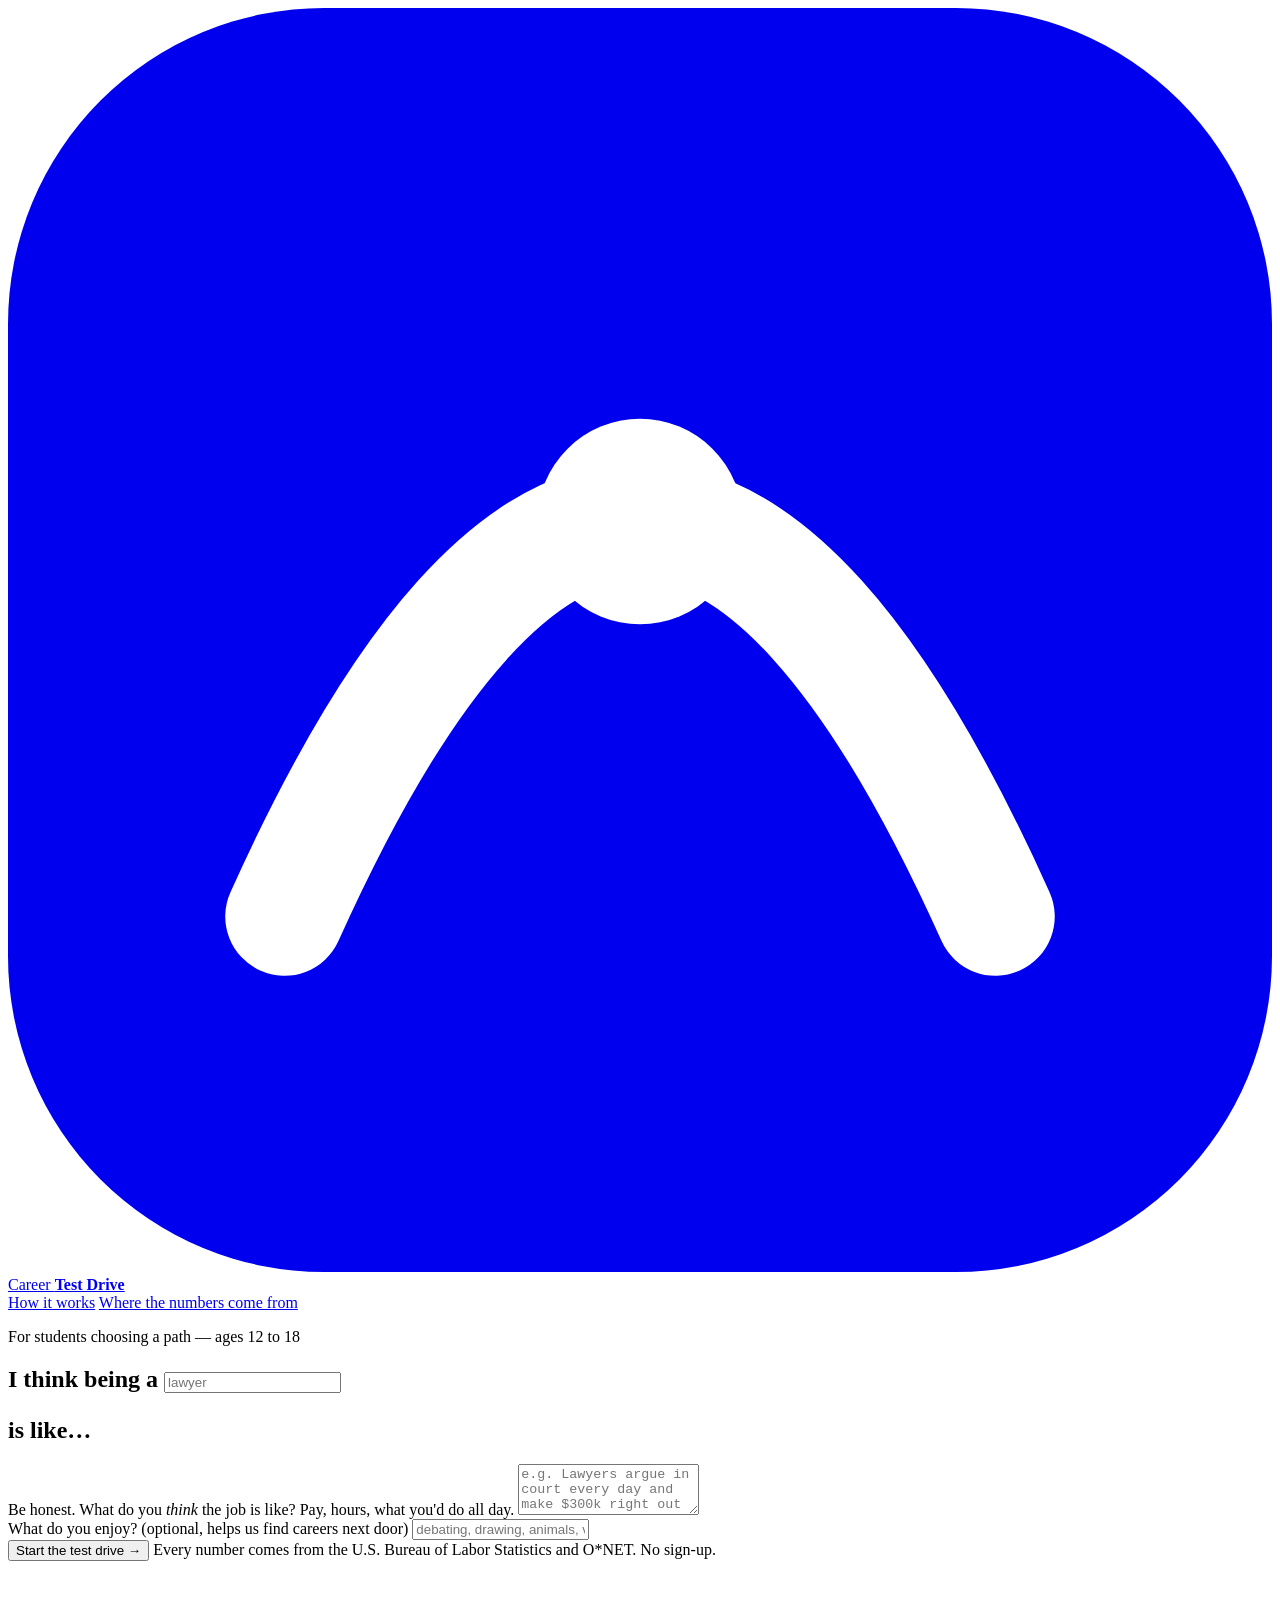
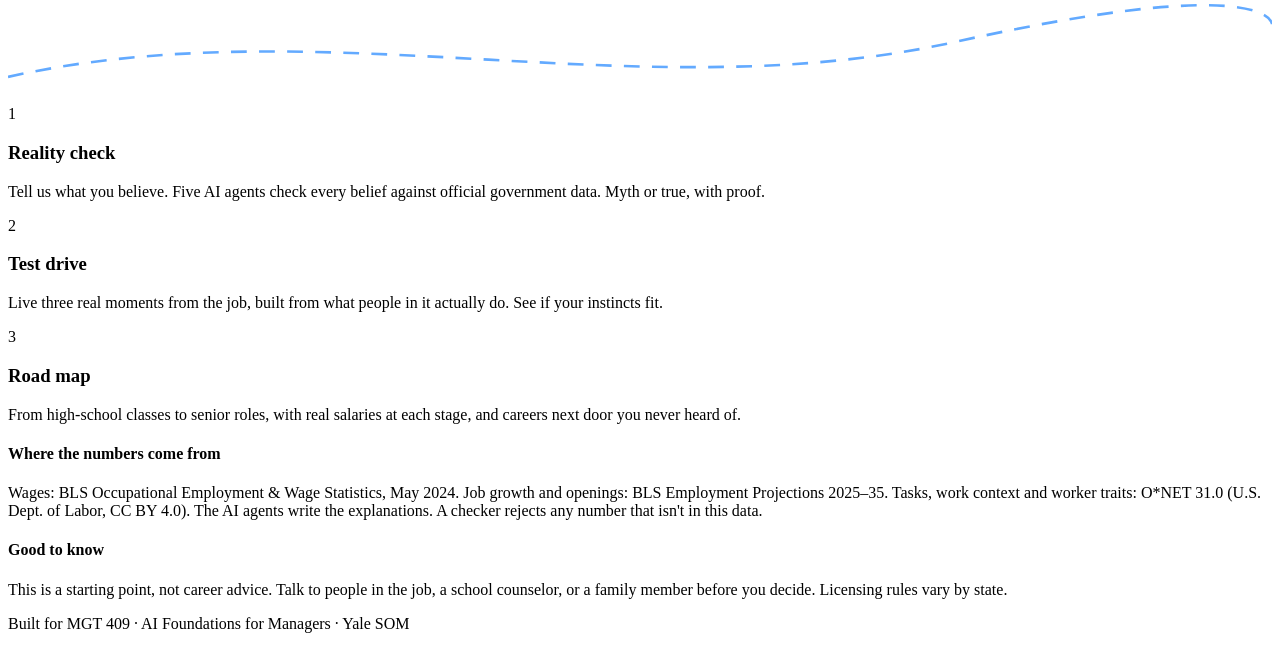
==== frontend/index.html @ 724bc753 "Career Test Drive: multi-agent career myth-buster for students Co-Authored-By: Claude Opus 5.5 <nore" ====
<!doctype html>
<html lang="en">
<head>
  <meta charset="utf-8" />
  <meta name="viewport" content="width=device-width, initial-scale=1" />
  <title>Career Test Drive</title>
  <link rel="preconnect" href="https://fonts.googleapis.com" />
  <link rel="preconnect" href="https://fonts.gstatic.com" crossorigin />
  <link href="https://fonts.googleapis.com/css2?family=Fraunces:opsz,wght@9..144,500;9..144,700;9..144,900&family=Inter:wght@400;500;600;700&family=Caveat:wght@600&display=swap" rel="stylesheet" />
  <link rel="stylesheet" href="/static/styles.css" />
  <link rel="icon" href="data:image/svg+xml,<svg xmlns='http://www.w3.org/2000/svg' viewBox='0 0 32 32'><rect rx='8' width='32' height='32' fill='%2300356B'/><path d='M8 22 Q16 4 24 22' stroke='white' stroke-width='3' fill='none' stroke-linecap='round'/></svg>" />
</head>
<body>
  <header class="topbar">
    <a class="brand" href="/" aria-label="Career Test Drive home">
      <svg viewBox="0 0 32 32" aria-hidden="true"><rect rx="8" width="32" height="32" fill="currentColor"/><path d="M7 23 Q16 3 25 23" stroke="#fff" stroke-width="3" fill="none" stroke-linecap="round"/><circle cx="16" cy="13" r="2.6" fill="#fff"/></svg>
      <span>Career <b>Test Drive</b></span>
    </a>
    <nav class="toplinks">
      <a href="#how">How it works</a>
      <a href="#sources">Where the numbers come from</a>
    </nav>
  </header>

  <!-- ============ HERO / INPUT ============ -->
  <section id="hero" class="hero">
    <div class="hero-inner">
      <p class="eyebrow">For students choosing a path — ages 12 to 18</p>
      <h1 class="madlib">
        I think being a
        <span class="career-slot">
          <input id="career" autocomplete="off" spellcheck="false" placeholder="lawyer" aria-label="Career you're curious about" />
          <ul id="suggest" class="suggest" role="listbox"></ul>
        </span>
        is like…
      </h1>

      <div class="belief-box">
        <label for="beliefs">Be honest. What do you <em>think</em> the job is like? Pay, hours, what you'd do all day.</label>
        <textarea id="beliefs" rows="3" maxlength="700" placeholder="e.g. Lawyers argue in court every day and make $300k right out of school. You have to be good at math."></textarea>
        <div class="chips" id="belief-chips" aria-label="Example beliefs"></div>
        <label for="likes" class="small">What do you enjoy? <span>(optional, helps us find careers next door)</span></label>
        <input id="likes" maxlength="200" placeholder="debating, drawing, animals, video games, helping people…" />
      </div>

      <div class="cta-row">
        <button id="go" class="btn-primary">Start the test drive <span aria-hidden="true">→</span></button>
        <span class="trust">Every number comes from the U.S. Bureau of Labor Statistics and O*NET. No sign-up.</span>
      </div>
      <p id="hero-error" class="hero-error" role="alert" hidden></p>
    </div>
    <div class="hero-road" aria-hidden="true">
      <svg viewBox="0 0 1440 160" preserveAspectRatio="none"><path d="M0 120 C 360 40, 720 160, 1080 80 S 1440 60 1440 60 L1440 160 L0 160Z" fill="#fff"/><path d="M0 132 C 360 52, 720 172, 1080 92 S 1440 72 1440 72" stroke="#63AAFF" stroke-width="3" stroke-dasharray="18 14" fill="none"/></svg>
    </div>
  </section>

  <!-- ============ HOW IT WORKS (landing only) ============ -->
  <section id="how" class="how">
    <div class="how-grid">
      <div class="how-card"><span class="num">1</span><h3>Reality check</h3><p>Tell us what you believe. Five AI agents check every belief against official government data. Myth or true, with proof.</p></div>
      <div class="how-card"><span class="num">2</span><h3>Test drive</h3><p>Live three real moments from the job, built from what people in it actually do. See if your instincts fit.</p></div>
      <div class="how-card"><span class="num">3</span><h3>Road map</h3><p>From high-school classes to senior roles, with real salaries at each stage, and careers next door you never heard of.</p></div>
    </div>
  </section>

  <!-- ============ PIT CREW (live agent progress) ============ -->
  <section id="crew" class="crew" hidden>
    <div class="crew-head">
      <h2>Your pit crew is on it</h2>
      <p>Five AI agents, each with one job. Watch them work.</p>
    </div>
    <ol class="crew-list" id="crew-list"></ol>
  </section>

  <!-- ============ RESULTS ============ -->
  <main id="results" hidden>
    <nav class="section-nav" id="section-nav">
      <a href="#reality">Reality check</a>
      <a href="#drive">Test drive</a>
      <a href="#roadmap">Road map</a>
      <a href="#nextdoor">Next door</a>
      <a href="#hood">Under the hood</a>
      <button id="restart" class="btn-ghost">Try another career</button>
    </nav>

    <section class="career-head" id="career-head"></section>

    <section id="reality" class="block">
      <div class="block-title"><span class="kicker">01</span><h2>Reality check</h2></div>
      <div id="score" class="score"></div>
      <div id="verdicts" class="verdicts"></div>
      <h3 class="sub">Things you didn't ask about, but should know</h3>
      <div id="surprises" class="verdicts surprises"></div>
      <h3 class="sub">What the job feels like, day to day</h3>
      <p class="note">From O*NET's survey of people who actually do this job.</p>
      <div id="vibes" class="vibes"></div>
    </section>

    <section id="drive" class="block block-alt">
      <div class="block-title"><span class="kicker">02</span><h2>Test drive</h2></div>
      <p class="lede">Three moments from a real workweek. Pick what you'd honestly do, then tell us how it felt.</p>
      <div id="drive-stage" class="drive-stage"></div>
    </section>

    <section id="roadmap" class="block">
      <div class="block-title"><span class="kicker">03</span><h2>Road map</h2></div>
      <p class="lede">The route from where you are now. Salaries are official BLS wage ranges. We use lower percentiles for early career and higher ones for senior roles.</p>
      <div id="road" class="road"></div>
      <div id="paybar" class="paybar"></div>
    </section>

    <section id="nextdoor" class="block block-alt">
      <div class="block-title"><span class="kicker">04</span><h2>Careers next door</h2></div>
      <p class="lede">Related jobs that use similar skills. Most students have never heard of them.</p>
      <div id="neighbors" class="neighbors"></div>
    </section>

    <section id="hood" class="block hood">
      <div class="block-title"><span class="kicker">05</span><h2>Under the hood</h2></div>
      <p class="lede">What each agent did on this run, how many tokens it used, and what it cost.</p>
      <div id="hood-body"></div>
    </section>
    <section id="feedback" class="block feedback">
      <div class="fb-card">
        <h3>Did this change how you see this career?</h3>
        <div class="fb-row" id="fb-change">
          <button data-v="a lot">Yes, a lot</button><button data-v="a little">A little</button><button data-v="no">Not really</button>
        </div>
        <label for="fb-before" class="fb-label">Before today, how sure were you about this career? <span id="fb-before-val">5</span>/10</label>
        <input type="range" id="fb-before" min="0" max="10" value="5" />
        <label for="fb-after" class="fb-label">And now? <span id="fb-after-val">5</span>/10</label>
        <input type="range" id="fb-after" min="0" max="10" value="5" />
        <textarea id="fb-comment" rows="2" maxlength="500" placeholder="What surprised you most? (optional, please no names)"></textarea>
        <button id="fb-send" class="btn-ghost">Send feedback</button>
        <p id="fb-thanks" class="note" hidden>Thank you! That helps us make this better.</p>
      </div>
    </section>
  </main>

  <footer id="sources" class="footer">
    <div>
      <h4>Where the numbers come from</h4>
      <p>Wages: BLS Occupational Employment &amp; Wage Statistics, May 2024. Job growth and openings: BLS Employment Projections 2025–35. Tasks, work context and worker traits: O*NET 31.0 (U.S. Dept. of Labor, CC BY 4.0). The AI agents write the explanations. A checker rejects any number that isn't in this data.</p>
    </div>
    <div>
      <h4>Good to know</h4>
      <p>This is a starting point, not career advice. Talk to people in the job, a school counselor, or a family member before you decide. Licensing rules vary by state.</p>
      <p class="fine">Built for MGT 409 · AI Foundations for Managers · Yale SOM</p>
    </div>
  </footer>

  <script src="/static/app.js"></script>
</body>
</html>
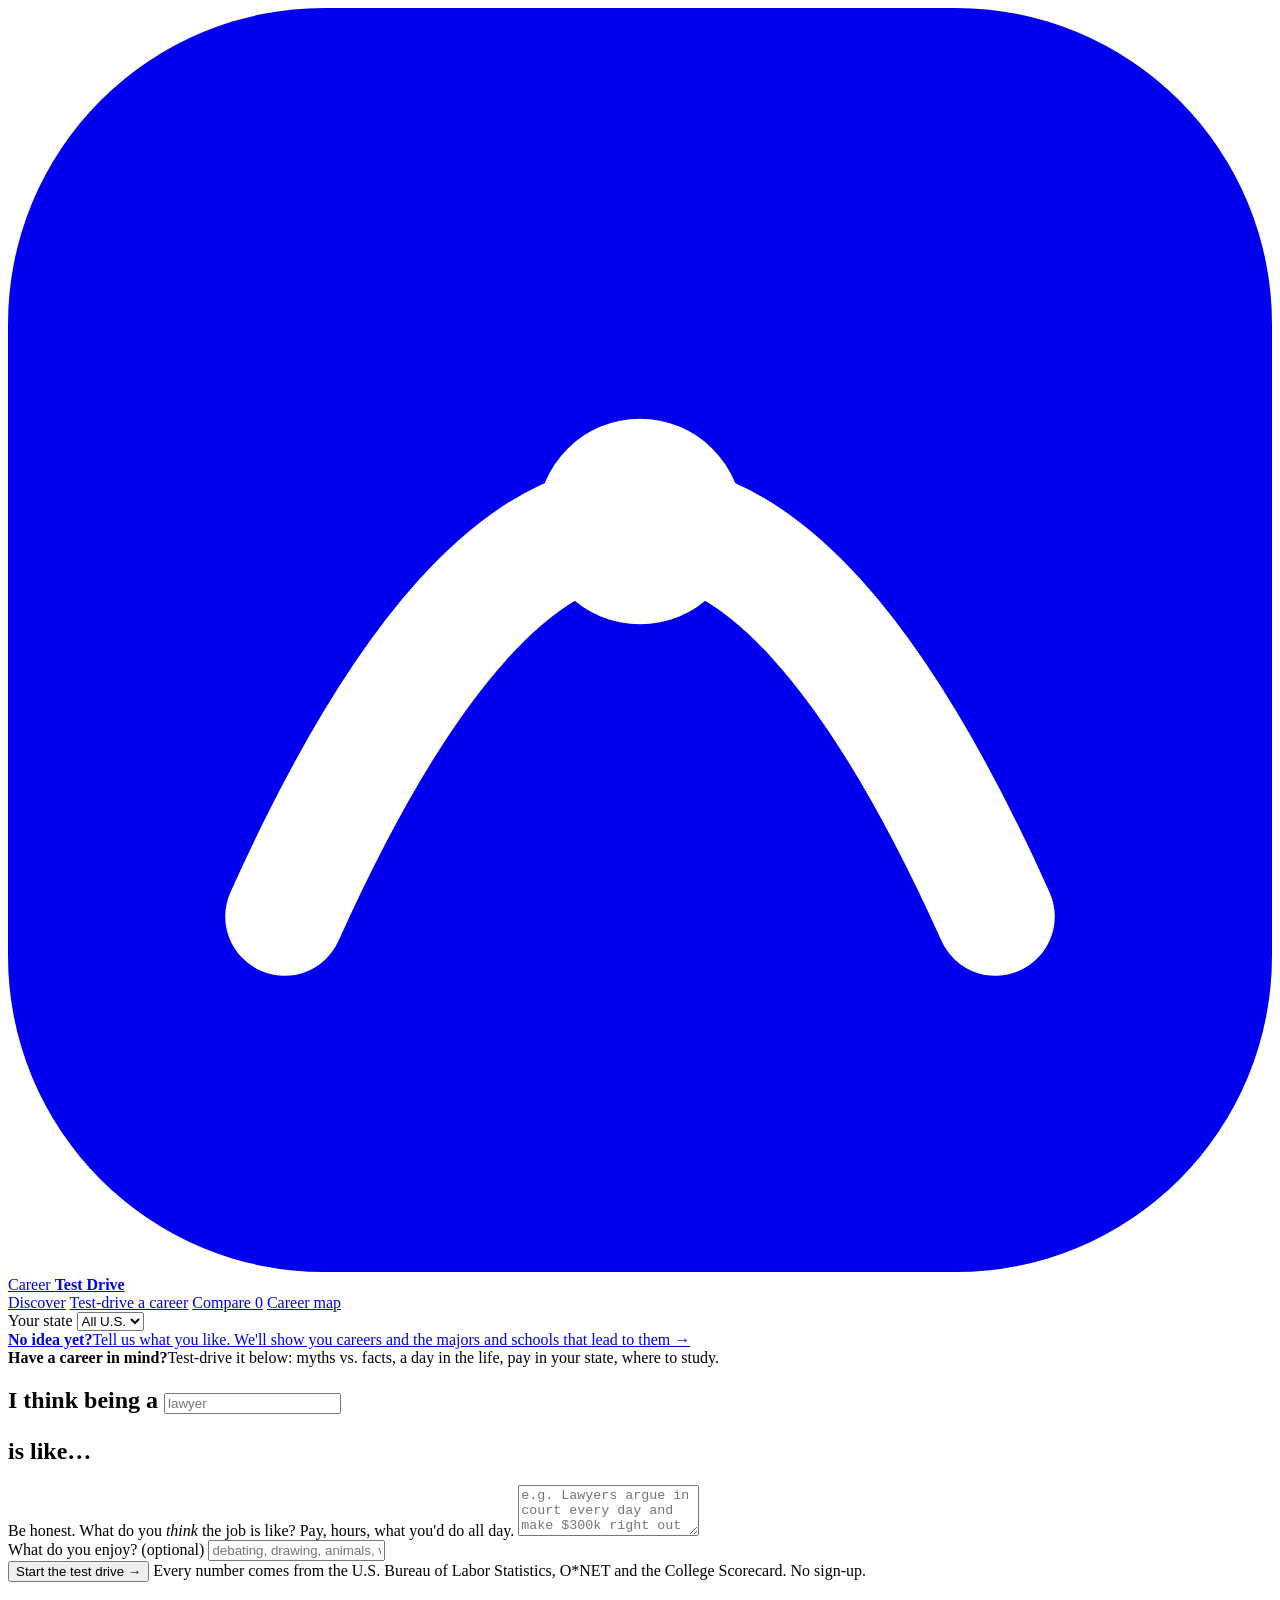
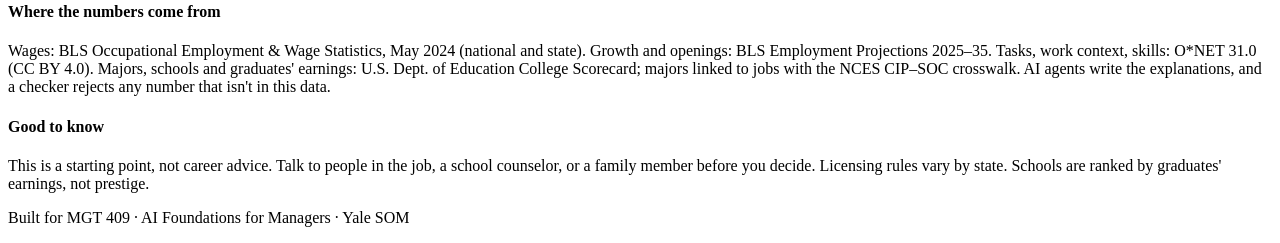
==== commit c3e6d9f0: "v2: discover mode, save+compare, day-in-the-life player, state pay, majors and schools, field map Co" ====
--- a/frontend/index.html
+++ b/frontend/index.html
@@ -8,147 +8,229 @@
   <link rel="preconnect" href="https://fonts.gstatic.com" crossorigin />
   <link href="https://fonts.googleapis.com/css2?family=Fraunces:opsz,wght@9..144,500;9..144,700;9..144,900&family=Inter:wght@400;500;600;700&family=Caveat:wght@600&display=swap" rel="stylesheet" />
   <link rel="stylesheet" href="/static/styles.css" />
+  <link rel="stylesheet" href="/static/v2.css" />
   <link rel="icon" href="data:image/svg+xml,<svg xmlns='http://www.w3.org/2000/svg' viewBox='0 0 32 32'><rect rx='8' width='32' height='32' fill='%2300356B'/><path d='M8 22 Q16 4 24 22' stroke='white' stroke-width='3' fill='none' stroke-linecap='round'/></svg>" />
 </head>
 <body>
   <header class="topbar">
-    <a class="brand" href="/" aria-label="Career Test Drive home">
+    <a class="brand" href="#/" aria-label="Career Test Drive home">
       <svg viewBox="0 0 32 32" aria-hidden="true"><rect rx="8" width="32" height="32" fill="currentColor"/><path d="M7 23 Q16 3 25 23" stroke="#fff" stroke-width="3" fill="none" stroke-linecap="round"/><circle cx="16" cy="13" r="2.6" fill="#fff"/></svg>
       <span>Career <b>Test Drive</b></span>
     </a>
-    <nav class="toplinks">
-      <a href="#how">How it works</a>
-      <a href="#sources">Where the numbers come from</a>
+    <nav class="tabs" id="tabs">
+      <a href="#/discover" data-tab="discover">Discover</a>
+      <a href="#/" data-tab="drive">Test-drive a career</a>
+      <a href="#/compare" data-tab="compare">Compare <span id="garage-count" class="pill">0</span></a>
+      <a href="#/map" data-tab="map">Career map</a>
     </nav>
+    <label class="state-pick">Your state
+      <select id="state"><option value="">All U.S.</option></select>
+    </label>
   </header>
 
-  <!-- ============ HERO / INPUT ============ -->
-  <section id="hero" class="hero">
-    <div class="hero-inner">
-      <p class="eyebrow">For students choosing a path — ages 12 to 18</p>
-      <h1 class="madlib">
-        I think being a
-        <span class="career-slot">
-          <input id="career" autocomplete="off" spellcheck="false" placeholder="lawyer" aria-label="Career you're curious about" />
-          <ul id="suggest" class="suggest" role="listbox"></ul>
-        </span>
-        is like…
-      </h1>
-
-      <div class="belief-box">
-        <label for="beliefs">Be honest. What do you <em>think</em> the job is like? Pay, hours, what you'd do all day.</label>
-        <textarea id="beliefs" rows="3" maxlength="700" placeholder="e.g. Lawyers argue in court every day and make $300k right out of school. You have to be good at math."></textarea>
-        <div class="chips" id="belief-chips" aria-label="Example beliefs"></div>
-        <label for="likes" class="small">What do you enjoy? <span>(optional, helps us find careers next door)</span></label>
-        <input id="likes" maxlength="200" placeholder="debating, drawing, animals, video games, helping people…" />
+  <!-- ============ VIEW: test-drive input (home) ============ -->
+  <div id="view-drive" class="view">
+    <section id="hero" class="hero">
+      <div class="hero-inner">
+        <div class="paths">
+          <a class="path-card" href="#/discover"><b>No idea yet?</b><span>Tell us what you like. We'll show you careers and the majors and schools that lead to them →</span></a>
+          <div class="path-card on"><b>Have a career in mind?</b><span>Test-drive it below: myths vs. facts, a day in the life, pay in your state, where to study.</span></div>
+        </div>
+        <h1 class="madlib">
+          I think being a
+          <span class="career-slot">
+            <input id="career" autocomplete="off" spellcheck="false" placeholder="lawyer" aria-label="Career you're curious about" />
+            <ul id="suggest" class="suggest" role="listbox"></ul>
+          </span>
+          is like…
+        </h1>
+        <div class="belief-box">
+          <label for="beliefs">Be honest. What do you <em>think</em> the job is like? Pay, hours, what you'd do all day.</label>
+          <textarea id="beliefs" rows="3" maxlength="700" placeholder="e.g. Lawyers argue in court every day and make $300k right out of school."></textarea>
+          <div class="chips" id="belief-chips" aria-label="Example beliefs"></div>
+          <label for="likes" class="small">What do you enjoy? <span>(optional)</span></label>
+          <input id="likes" maxlength="200" placeholder="debating, drawing, animals, video games, helping people…" />
+        </div>
+        <div class="cta-row">
+          <button id="go" class="btn-primary">Start the test drive <span aria-hidden="true">→</span></button>
+          <span class="trust">Every number comes from the U.S. Bureau of Labor Statistics, O*NET and the College Scorecard. No sign-up.</span>
+        </div>
+        <p id="hero-error" class="hero-error" role="alert" hidden></p>
       </div>
-
-      <div class="cta-row">
-        <button id="go" class="btn-primary">Start the test drive <span aria-hidden="true">→</span></button>
-        <span class="trust">Every number comes from the U.S. Bureau of Labor Statistics and O*NET. No sign-up.</span>
-      </div>
-      <p id="hero-error" class="hero-error" role="alert" hidden></p>
+    </section>
+
+    <section id="crew" class="crew" hidden>
+      <div class="crew-head"><h2>Your pit crew is on it</h2><p>Five AI agents, each with one job. Watch them work.</p></div>
+      <ol class="crew-list" id="crew-list"></ol>
+    </section>
+
+    <!-- ============ RESULTS ============ -->
+    <main id="results" hidden>
+      <nav class="section-nav" id="section-nav">
+        <a href="#overview">Overview</a>
+        <a href="#day">Day in the life</a>
+        <a href="#reality">Myths vs facts</a>
+        <a href="#pay">Pay</a>
+        <a href="#study">Where to study</a>
+        <a href="#ecosystem">The field</a>
+        <a href="#drive">Test drive</a>
+        <a href="#roadmap">Road map</a>
+        <a href="#hood">Under the hood</a>
+        <button id="save-btn" class="btn-save">♡ Save</button>
+        <button id="restart" class="btn-ghost">Try another</button>
+      </nav>
+
+      <section class="career-head" id="overview"></section>
+
+      <section id="day" class="block">
+        <div class="block-title"><span class="kicker">01</span><h2>A day in the life</h2></div>
+        <p class="lede">A narrated walk through a realistic workday, built from what people in this job actually do (O*NET task and work-context surveys). Press play, or use the arrows.</p>
+        <div id="player" class="player"><div class="player-loading">Loading the day…</div></div>
+        <div id="specs" class="specs"></div>
+      </section>
+
+      <section id="reality" class="block block-alt">
+        <div class="block-title"><span class="kicker">02</span><h2>Myths vs. facts</h2></div>
+        <div id="score" class="score"></div>
+        <div id="verdicts" class="verdicts"></div>
+        <h3 class="sub">Things you didn't ask about, but should know</h3>
+        <div id="surprises" class="verdicts surprises"></div>
+        <h3 class="sub">What the job feels like, day to day</h3>
+        <p class="note">From O*NET's survey of people who actually do this job.</p>
+        <div id="vibes" class="vibes"></div>
+      </section>
+
+      <section id="pay" class="block">
+        <div class="block-title"><span class="kicker">03</span><h2>Pay: starting, 5 years in, senior</h2></div>
+        <div id="paystages" class="paystages"></div>
+        <div id="paybar" class="paybar"></div>
+        <h3 class="sub">Pay by state</h3>
+        <p class="note">Median annual wage in each state (BLS, May 2024). Darker = higher. Click a state to choose it.</p>
+        <div class="statewrap"><div id="tilemap" class="tilemap"></div><div id="statelists" class="statelists"></div></div>
+      </section>
+
+      <section id="study" class="block block-alt">
+        <div class="block-title"><span class="kicker">04</span><h2>Where to study</h2></div>
+        <div id="majors"></div>
+        <div class="filters" id="school-filters">
+          <label>State <select id="f-state"></select></label>
+          <label>Program <select id="f-level"><option value="2,3">Associate + Bachelor's</option><option value="3">Bachelor's</option><option value="2">Associate (2-year)</option><option value="1,2">Certificate + Associate</option></select></label>
+          <label>Type <select id="f-control"><option value="">Any</option><option value="1">Public</option><option value="2">Private nonprofit</option></select></label>
+          <label>Sort by <select id="f-sort"><option value="earnings">Graduates' earnings</option><option value="size">Biggest programs</option><option value="price">Lowest net price</option></select></label>
+        </div>
+        <div id="schools"></div>
+      </section>
+
+      <section id="ecosystem" class="block">
+        <div class="block-title"><span class="kicker">05</span><h2>The field: every job around this one</h2></div>
+        <div id="eco"></div>
+      </section>
+
+      <section id="drive" class="block block-alt">
+        <div class="block-title"><span class="kicker">06</span><h2>Test drive</h2></div>
+        <p class="lede">Three moments from a real workweek. Pick what you'd honestly do, then tell us how it felt.</p>
+        <div id="drive-stage" class="drive-stage"></div>
+      </section>
+
+      <section id="roadmap" class="block">
+        <div class="block-title"><span class="kicker">07</span><h2>Road map</h2></div>
+        <p class="lede">The route from where you are now. Stage salaries are BLS wage ranges: lower percentiles for early career, higher ones for senior roles.</p>
+        <div id="road" class="road"></div>
+        <h3 class="sub">Careers next door</h3>
+        <div id="neighbors" class="neighbors"></div>
+      </section>
+
+      <section id="hood" class="block block-alt hood">
+        <div class="block-title"><span class="kicker">08</span><h2>Under the hood</h2></div>
+        <p class="lede">What each agent did on this run, how many tokens it used, and what it cost.</p>
+        <div id="hood-body"></div>
+      </section>
+
+      <section id="feedback" class="block feedback">
+        <div class="fb-card">
+          <h3>Did this change how you see this career?</h3>
+          <div class="fb-row" id="fb-change">
+            <button data-v="a lot">Yes, a lot</button><button data-v="a little">A little</button><button data-v="no">Not really</button>
+          </div>
+          <label for="fb-before" class="fb-label">Before today, how sure were you about this career? <span id="fb-before-val">5</span>/10</label>
+          <input type="range" id="fb-before" min="0" max="10" value="5" />
+          <label for="fb-after" class="fb-label">And now? <span id="fb-after-val">5</span>/10</label>
+          <input type="range" id="fb-after" min="0" max="10" value="5" />
+          <textarea id="fb-comment" rows="2" maxlength="500" placeholder="What surprised you most? (optional, please no names)"></textarea>
+          <button id="fb-send" class="btn-ghost">Send feedback</button>
+          <p id="fb-thanks" class="note" hidden>Thank you! That helps us make this better.</p>
+        </div>
+      </section>
+    </main>
+  </div>
+
+  <!-- ============ VIEW: discover ============ -->
+  <div id="view-discover" class="view" hidden>
+    <section class="page-head">
+      <h1>Find careers that fit you</h1>
+      <p>Not sure what you want to do? That's normal. Tell us what you like and what you're good at. The more you share, the more specific our suggestions get. Nothing here is saved with your name.</p>
+    </section>
+    <div class="discover">
+      <form id="disc-form" class="disc-form" onsubmit="return false">
+        <fieldset><legend>What are you good at, or love doing? <small>pick any</small></legend><div class="chipset" data-key="strengths"></div></fieldset>
+        <fieldset><legend>Hobbies and interests <small>type and press Enter (e.g. skateboarding, baking, Minecraft, volunteering at the shelter)</small></legend>
+          <div class="taginput"><div class="tags" id="interest-tags"></div><input id="interest-input" placeholder="Add a hobby or interest…" maxlength="40"></div></fieldset>
+        <fieldset><legend>School subjects you <b>like</b></legend><div class="chipset" data-key="subjects_like"></div></fieldset>
+        <fieldset><legend>School subjects you <b>don't</b> like</legend><div class="chipset" data-key="subjects_dislike"></div></fieldset>
+        <fieldset><legend>You'd rather work with…</legend><div class="chipset" data-key="work_with"></div></fieldset>
+        <div class="two">
+          <fieldset><legend>Where?</legend><div class="chipset single" data-key="setting" data-opts="Indoors|Outdoors|Mix of both"></div></fieldset>
+          <fieldset><legend>Your day should be…</legend><div class="chipset single" data-key="activity" data-opts="Desk|Active|Mix"></div></fieldset>
+        </div>
+        <fieldset><legend>What matters most to you in a job?</legend><div class="chipset" data-key="values"></div></fieldset>
+        <fieldset><legend>How many years of school after high school would you do?</legend><div class="chipset single" data-key="max_school_years" data-opts="0|1|2|4|6|8+"></div></fieldset>
+        <fieldset><legend>Anything else about you? <small>optional, in your own words</small></legend>
+          <textarea id="free-text" rows="3" maxlength="600" placeholder="e.g. I love fixing my bike and helping my little brother with homework. I hate sitting still."></textarea></fieldset>
+      </form>
+      <aside class="disc-side">
+        <div class="meter-card">
+          <div class="meter-top"><b id="sig-n">0</b> things you've told us</div>
+          <div class="meter"><i id="sig-bar"></i><span class="t t1">5</span><span class="t t2">9</span><span class="t t3">14</span></div>
+          <p id="sig-msg">Tell us at least 5 things to see suggestions.</p>
+          <button id="disc-go" class="btn-primary small" disabled>Find my matches →</button>
+          <p class="note">5+ things: fields to explore · 9+: specific careers · 14+: careers plus majors and schools in your state</p>
+        </div>
+      </aside>
     </div>
-    <div class="hero-road" aria-hidden="true">
-      <svg viewBox="0 0 1440 160" preserveAspectRatio="none"><path d="M0 120 C 360 40, 720 160, 1080 80 S 1440 60 1440 60 L1440 160 L0 160Z" fill="#fff"/><path d="M0 132 C 360 52, 720 172, 1080 92 S 1440 72 1440 72" stroke="#63AAFF" stroke-width="3" stroke-dasharray="18 14" fill="none"/></svg>
-    </div>
-  </section>
-
-  <!-- ============ HOW IT WORKS (landing only) ============ -->
-  <section id="how" class="how">
-    <div class="how-grid">
-      <div class="how-card"><span class="num">1</span><h3>Reality check</h3><p>Tell us what you believe. Five AI agents check every belief against official government data. Myth or true, with proof.</p></div>
-      <div class="how-card"><span class="num">2</span><h3>Test drive</h3><p>Live three real moments from the job, built from what people in it actually do. See if your instincts fit.</p></div>
-      <div class="how-card"><span class="num">3</span><h3>Road map</h3><p>From high-school classes to senior roles, with real salaries at each stage, and careers next door you never heard of.</p></div>
-    </div>
-  </section>
-
-  <!-- ============ PIT CREW (live agent progress) ============ -->
-  <section id="crew" class="crew" hidden>
-    <div class="crew-head">
-      <h2>Your pit crew is on it</h2>
-      <p>Five AI agents, each with one job. Watch them work.</p>
-    </div>
-    <ol class="crew-list" id="crew-list"></ol>
-  </section>
-
-  <!-- ============ RESULTS ============ -->
-  <main id="results" hidden>
-    <nav class="section-nav" id="section-nav">
-      <a href="#reality">Reality check</a>
-      <a href="#drive">Test drive</a>
-      <a href="#roadmap">Road map</a>
-      <a href="#nextdoor">Next door</a>
-      <a href="#hood">Under the hood</a>
-      <button id="restart" class="btn-ghost">Try another career</button>
-    </nav>
-
-    <section class="career-head" id="career-head"></section>
-
-    <section id="reality" class="block">
-      <div class="block-title"><span class="kicker">01</span><h2>Reality check</h2></div>
-      <div id="score" class="score"></div>
-      <div id="verdicts" class="verdicts"></div>
-      <h3 class="sub">Things you didn't ask about, but should know</h3>
-      <div id="surprises" class="verdicts surprises"></div>
-      <h3 class="sub">What the job feels like, day to day</h3>
-      <p class="note">From O*NET's survey of people who actually do this job.</p>
-      <div id="vibes" class="vibes"></div>
-    </section>
-
-    <section id="drive" class="block block-alt">
-      <div class="block-title"><span class="kicker">02</span><h2>Test drive</h2></div>
-      <p class="lede">Three moments from a real workweek. Pick what you'd honestly do, then tell us how it felt.</p>
-      <div id="drive-stage" class="drive-stage"></div>
-    </section>
-
-    <section id="roadmap" class="block">
-      <div class="block-title"><span class="kicker">03</span><h2>Road map</h2></div>
-      <p class="lede">The route from where you are now. Salaries are official BLS wage ranges. We use lower percentiles for early career and higher ones for senior roles.</p>
-      <div id="road" class="road"></div>
-      <div id="paybar" class="paybar"></div>
-    </section>
-
-    <section id="nextdoor" class="block block-alt">
-      <div class="block-title"><span class="kicker">04</span><h2>Careers next door</h2></div>
-      <p class="lede">Related jobs that use similar skills. Most students have never heard of them.</p>
-      <div id="neighbors" class="neighbors"></div>
-    </section>
-
-    <section id="hood" class="block hood">
-      <div class="block-title"><span class="kicker">05</span><h2>Under the hood</h2></div>
-      <p class="lede">What each agent did on this run, how many tokens it used, and what it cost.</p>
-      <div id="hood-body"></div>
-    </section>
-    <section id="feedback" class="block feedback">
-      <div class="fb-card">
-        <h3>Did this change how you see this career?</h3>
-        <div class="fb-row" id="fb-change">
-          <button data-v="a lot">Yes, a lot</button><button data-v="a little">A little</button><button data-v="no">Not really</button>
-        </div>
-        <label for="fb-before" class="fb-label">Before today, how sure were you about this career? <span id="fb-before-val">5</span>/10</label>
-        <input type="range" id="fb-before" min="0" max="10" value="5" />
-        <label for="fb-after" class="fb-label">And now? <span id="fb-after-val">5</span>/10</label>
-        <input type="range" id="fb-after" min="0" max="10" value="5" />
-        <textarea id="fb-comment" rows="2" maxlength="500" placeholder="What surprised you most? (optional, please no names)"></textarea>
-        <button id="fb-send" class="btn-ghost">Send feedback</button>
-        <p id="fb-thanks" class="note" hidden>Thank you! That helps us make this better.</p>
-      </div>
-    </section>
-  </main>
+    <section id="disc-results" class="block" hidden></section>
+  </div>
+
+  <!-- ============ VIEW: compare ============ -->
+  <div id="view-compare" class="view" hidden>
+    <section class="page-head">
+      <h1>Compare your saved careers</h1>
+      <p>Save careers with ♡ while you explore, then compare up to 4 side by side. Green marks the best value in each row.</p>
+    </section>
+    <div id="compare" class="block"></div>
+  </div>
+
+  <!-- ============ VIEW: map ============ -->
+  <div id="view-map" class="view" hidden>
+    <section class="page-head">
+      <h1>The career map</h1>
+      <p>Every one of 774 careers, arranged by <b>field</b> (rows: the area of work) and by <b>what you'd mostly do</b> (columns: the main capability the job uses). Click any box to see the jobs inside.</p>
+    </section>
+    <div id="matrix" class="block"></div>
+  </div>
 
   <footer id="sources" class="footer">
     <div>
       <h4>Where the numbers come from</h4>
-      <p>Wages: BLS Occupational Employment &amp; Wage Statistics, May 2024. Job growth and openings: BLS Employment Projections 2025–35. Tasks, work context and worker traits: O*NET 31.0 (U.S. Dept. of Labor, CC BY 4.0). The AI agents write the explanations. A checker rejects any number that isn't in this data.</p>
+      <p>Wages: BLS Occupational Employment &amp; Wage Statistics, May 2024 (national and state). Growth and openings: BLS Employment Projections 2025–35. Tasks, work context, skills: O*NET 31.0 (CC BY 4.0). Majors, schools and graduates' earnings: U.S. Dept. of Education College Scorecard; majors linked to jobs with the NCES CIP–SOC crosswalk. AI agents write the explanations, and a checker rejects any number that isn't in this data.</p>
     </div>
     <div>
       <h4>Good to know</h4>
-      <p>This is a starting point, not career advice. Talk to people in the job, a school counselor, or a family member before you decide. Licensing rules vary by state.</p>
+      <p>This is a starting point, not career advice. Talk to people in the job, a school counselor, or a family member before you decide. Licensing rules vary by state. Schools are ranked by graduates' earnings, not prestige.</p>
       <p class="fine">Built for MGT 409 · AI Foundations for Managers · Yale SOM</p>
     </div>
   </footer>
 
   <script src="/static/app.js"></script>
+  <script src="/static/v2.js"></script>
 </body>
 </html>
